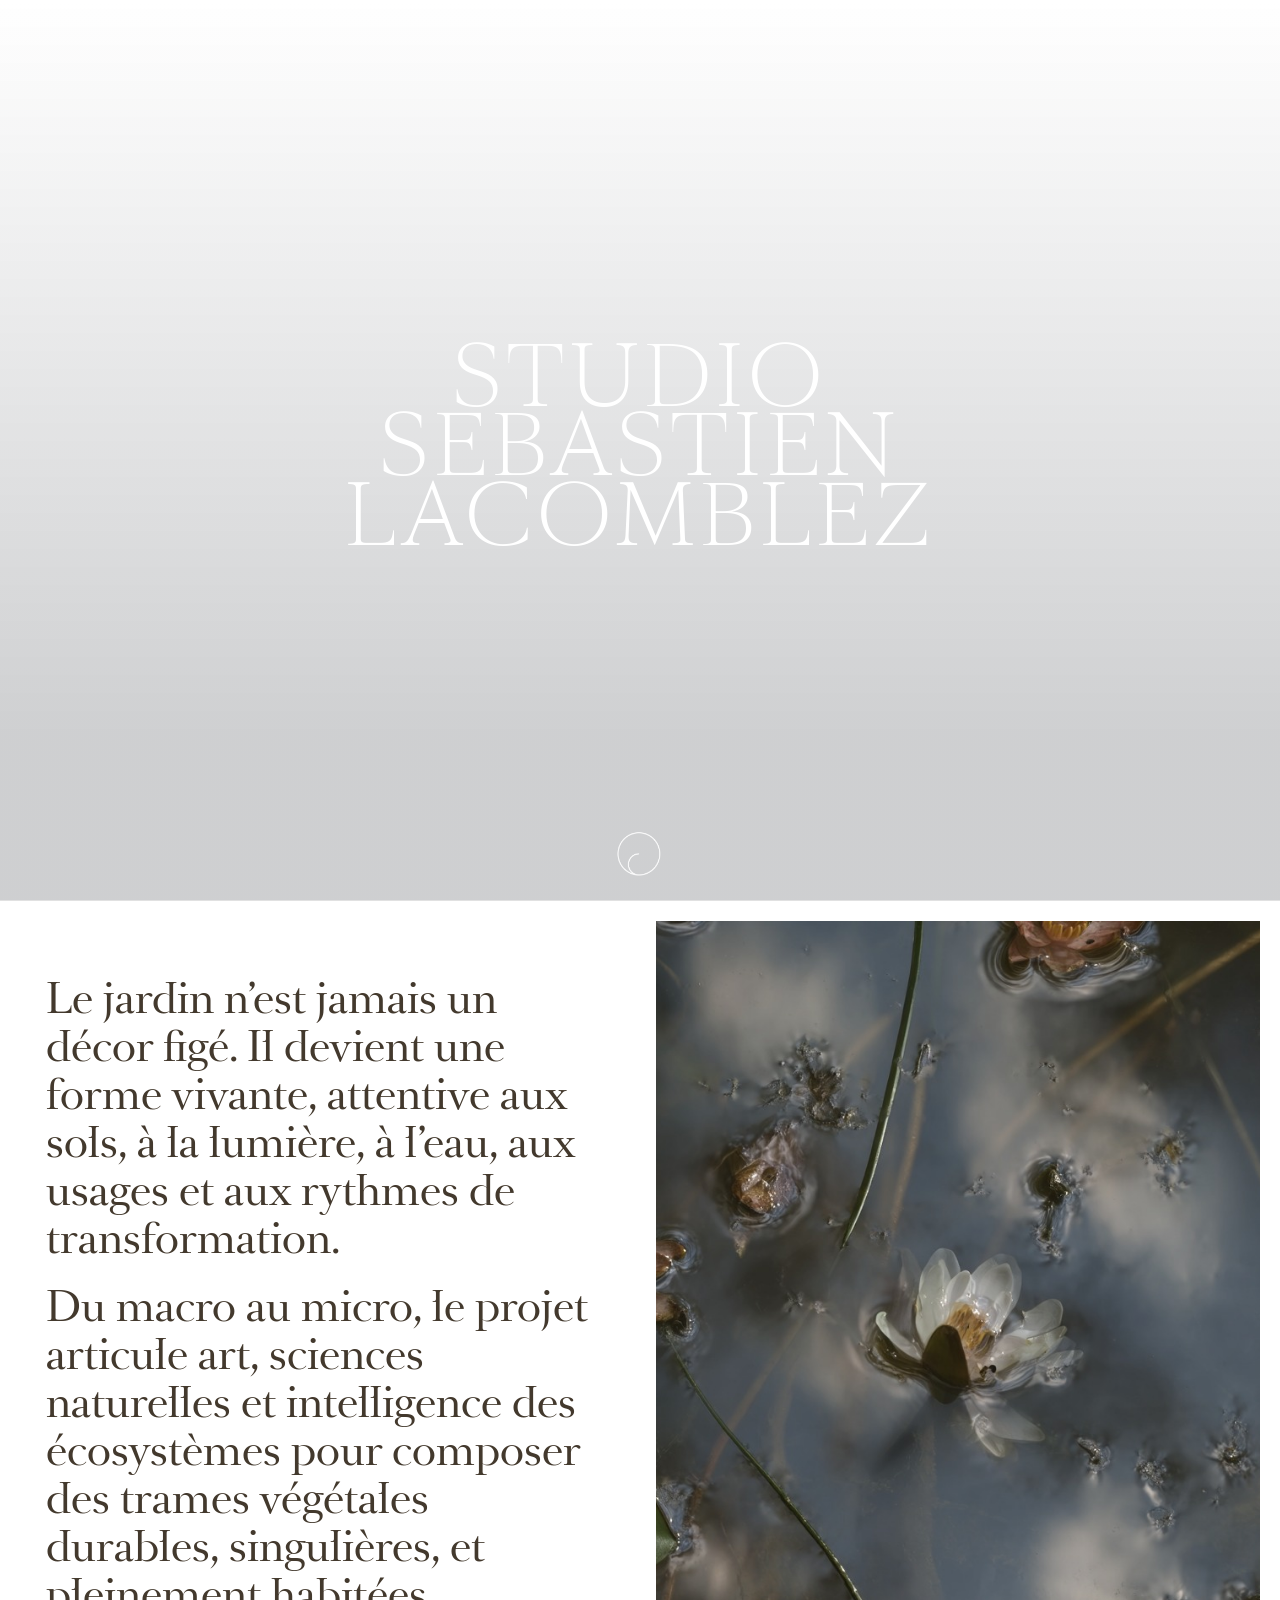
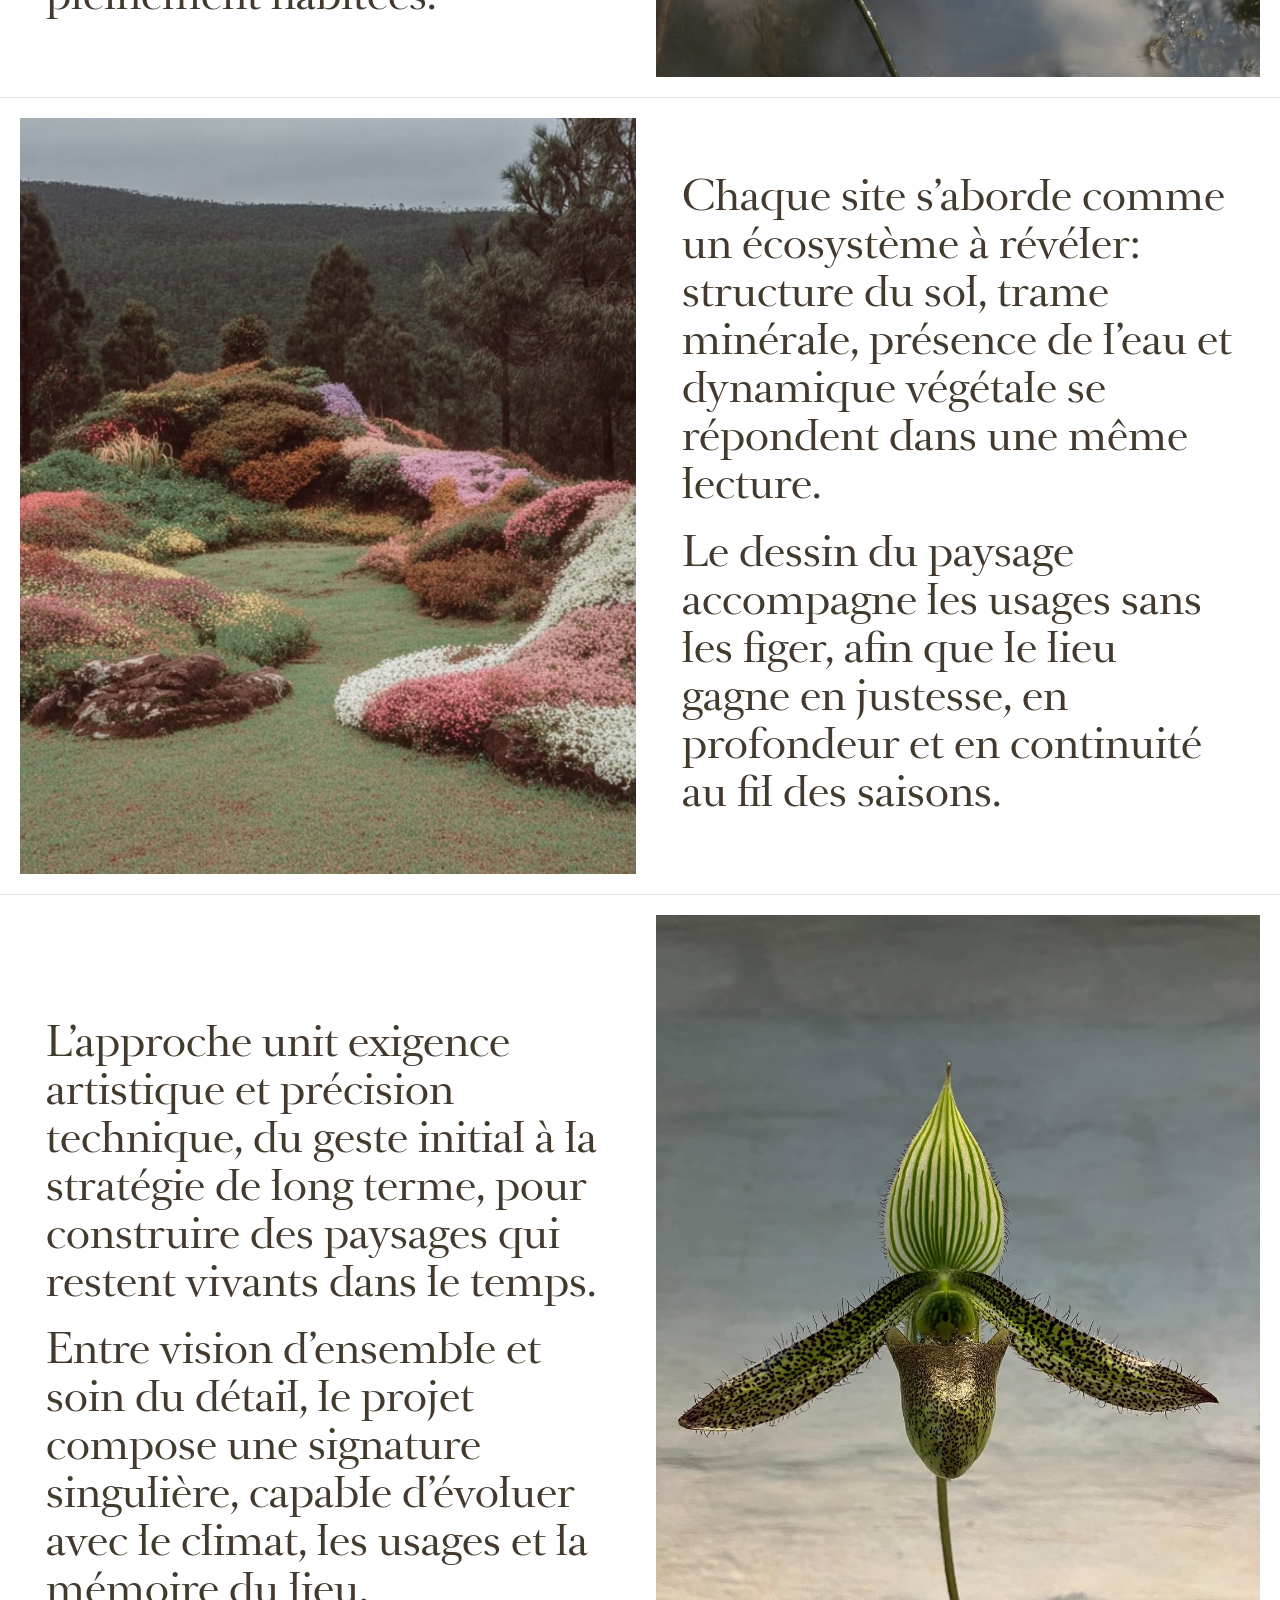
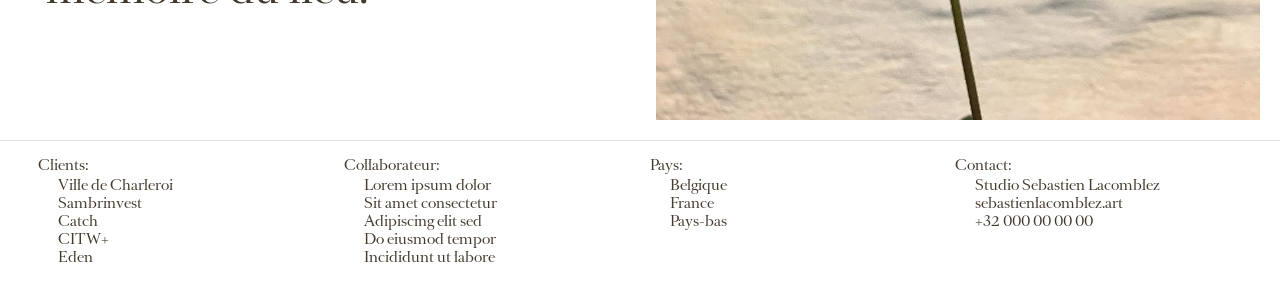
==== index.html @ 698f7fe1 "Add favicon and head icon link" ====
<!doctype html>
<html lang="en">
  <head>
    <meta charset="utf-8" />
    <meta name="viewport" content="width=device-width, initial-scale=1" />
    <title>Studio Sebastien Lacomblez</title>
    <meta
      name="description"
      content="Studio Sebastien Lacomblez — landscape practice between art and ecological intelligence."
    />
    <link rel="icon" type="image/png" href="assets/icons/favicon-sl.png" />
    <link rel="preload" href="assets/fonts/variants/SBOG_SangBleuOGSerif-Light.ttf" as="font" type="font/ttf" crossorigin />
    <link rel="preload" href="assets/fonts/variants/SBOG_SangBleuOGSerif-Regular.ttf" as="font" type="font/ttf" crossorigin />
    <link rel="stylesheet" href="styles.css" />
  </head>
  <body>
    <main>
      <section class="hero-stage" aria-label="Hero stage">
        <section class="hero" aria-label="Hero">
          <video
            class="hero-video"
            autoplay
            muted
            loop
            playsinline
            preload="metadata"
            aria-hidden="true"
          >
            <source src="assets/video/hero-boomerang.mp4" type="video/mp4" />
          </video>
          <div class="hero-overlay" aria-hidden="true"></div>
          <div class="hero-content fade-in">
            <h1 class="hero-title">
              <span>STUDIO</span>
              <span>SEBASTIEN</span>
              <span>LACOMBLEZ</span>
            </h1>
          </div>
          <button class="scroll-cue" type="button" aria-label="Scroll to content">
            <img
              class="scroll-cue__logo"
              src="assets/icons/hero-scroll-logo.png"
              alt=""
              aria-hidden="true"
              width="50"
              height="50"
            />
          </button>

          <aside class="hero-dev-tools" aria-label="Hero developer tools">
            <div class="hero-dev-tools__title">Title Weight</div>
            <div class="hero-dev-tools__row">
              <input
                id="hero-title-weight"
                class="hero-dev-tools__slider"
                type="range"
                min="200"
                max="700"
                step="1"
                value="400"
                aria-label="Hero title weight"
              />
              <output id="hero-title-weight-value" for="hero-title-weight">400</output>
            </div>
            <div class="hero-dev-tools__title">Font Variant</div>
            <div class="hero-dev-tools__row hero-dev-tools__row--font">
              <button id="font-variant-prev" class="hero-dev-tools__btn" type="button" aria-label="Previous font variant">&lt;</button>
              <div id="font-variant-label" class="hero-dev-tools__font-label">Default (SangBleuVersailles)</div>
              <button id="font-variant-next" class="hero-dev-tools__btn" type="button" aria-label="Next font variant">&gt;</button>
              <button id="font-variant-favorite" class="hero-dev-tools__btn hero-dev-tools__btn--star" type="button" aria-label="Toggle favorite">☆</button>
            </div>
            <div id="font-favorites" class="hero-dev-tools__favorites" aria-label="Favorite fonts">
              <span class="hero-dev-tools__favorites-empty">No favorites yet</span>
            </div>
          </aside>
        </section>
        <section class="content-block" id="content">
          <div class="content-grid">
            <div class="content-copy">
              <p>
                Le jardin n’est jamais un décor figé. Il devient une forme vivante, attentive aux sols, à la lumière, à
                l’eau, aux usages et aux rythmes de transformation.
              </p>
              <p>
                Du macro au micro, le projet articule art, sciences naturelles et intelligence des écosystèmes pour
                composer des trames végétales durables, singulières, et pleinement habitées.
              </p>
            </div>
            <figure class="content-media">
              <img
                src="assets/photos/landscape-05.jpg"
                alt="Landscape still"
                loading="lazy"
                width="896"
                height="896"
              />
            </figure>
          </div>
        </section>
      </section>

      <section class="content-block reveal">
        <div class="content-grid">
          <figure class="content-media">
            <img
              src="assets/photos/landscape-11.jpg"
              alt="Garden landscape detail"
              loading="lazy"
              width="816"
              height="816"
            />
          </figure>
          <div class="content-copy">
            <p>
              Chaque site s’aborde comme un écosystème à révéler: structure du sol, trame minérale, présence de l’eau
              et dynamique végétale se répondent dans une même lecture.
            </p>
            <p>
              Le dessin du paysage accompagne les usages sans les figer, afin que le lieu gagne en justesse, en
              profondeur et en continuité au fil des saisons.
            </p>
          </div>
        </div>
      </section>

      <section class="content-block reveal">
        <div class="content-grid">
          <div class="content-copy">
            <p>
              L’approche unit exigence artistique et précision technique, du geste initial à la stratégie de long
              terme, pour construire des paysages qui restent vivants dans le temps.
            </p>
            <p>
              Entre vision d’ensemble et soin du détail, le projet compose une signature singulière, capable
              d’évoluer avec le climat, les usages et la mémoire du lieu.
            </p>
          </div>
          <figure class="content-media">
            <img
              src="assets/photos/portrait-03.jpg"
              alt="Planted composition detail"
              loading="lazy"
              width="1080"
              height="1440"
            />
          </figure>
        </div>
      </section>
    </main>

    <footer class="site-footer reveal">
      <div class="footer-inner">
        <section class="footer-col" aria-label="Clients">
          <h2>Clients:</h2>
          <ul>
            <li>Ville de Charleroi</li>
            <li>Sambrinvest</li>
            <li>Catch</li>
            <li>CITW+</li>
            <li>Eden</li>
          </ul>
        </section>

        <section class="footer-col" aria-label="Collaborateur">
          <h2>Collaborateur:</h2>
          <ul>
            <li>Lorem ipsum dolor</li>
            <li>Sit amet consectetur</li>
            <li>Adipiscing elit sed</li>
            <li>Do eiusmod tempor</li>
            <li>Incididunt ut labore</li>
          </ul>
        </section>

        <section class="footer-col" aria-label="Pays">
          <h2>Pays:</h2>
          <ul>
            <li>Belgique</li>
            <li>France</li>
            <li>Pays-bas</li>
          </ul>
        </section>

        <section class="footer-col" aria-label="Contact">
          <h2>Contact:</h2>
          <ul>
            <li>Studio Sebastien Lacomblez</li>
            <li>sebastienlacomblez.art</li>
            <li>+32 000 00 00 00</li>
          </ul>
        </section>
      </div>
    </footer>

    <button class="dev-corner" type="button" aria-expanded="false" aria-controls="hero-title-weight">dev</button>

    <script src="script.js"></script>
  </body>
</html>
---- styles.css ----
@font-face {
  font-family: "SangBleuOGSerifTitle";
  src: url("assets/fonts/variants/SBOG_SangBleuOGSerif-Light.ttf") format("truetype");
  font-style: normal;
  font-weight: 300;
  font-display: swap;
}

@font-face {
  font-family: "SangBleuOGSerifBody";
  src: url("assets/fonts/variants/SBOG_SangBleuOGSerif-Regular.ttf") format("truetype");
  font-style: normal;
  font-weight: 400;
  font-display: swap;
}

:root {
  --font-main: "SangBleuOGSerifBody", "Times New Roman", serif;
  --font-hero: "SangBleuOGSerifTitle", "Times New Roman", serif;
  --hero-title-weight: 400;
  --caption-weight: 200;
  --caption-size: 40px;
  --caption-line-height: 48px;
  --text-color: rgb(67, 57, 45);
  --caption-color: var(--text-color);
  --page-bg: #ffffff;
  --hero-overlay: rgba(11, 16, 24, 0.2);
  --text-primary: var(--text-color);
  --footer-border: rgba(13, 13, 13, 0.12);
  --container-pad: clamp(1rem, 3vw, 2.6rem);
}

*,
*::before,
*::after {
  box-sizing: border-box;
}

html {
  scroll-behavior: smooth;
}

body {
  margin: 0;
  min-height: 100dvh;
  background: var(--page-bg);
  color: var(--text-primary);
  font-family: var(--font-main);
  text-rendering: optimizeLegibility;
  -webkit-font-smoothing: antialiased;
}

img,
video {
  display: block;
  width: 100%;
  height: auto;
}

.hero {
  position: sticky;
  top: 0;
  min-height: 100dvh;
  height: 100dvh;
  overflow: hidden;
  isolation: isolate;
  will-change: transform;
  z-index: 1;
}

.hero-stage {
  position: relative;
  background: #ffffff;
}

.hero-stage > .content-block {
  position: relative;
  z-index: 2;
  margin-top: 0;
}

.hero-video {
  position: absolute;
  inset: 0;
  width: 100%;
  height: 100%;
  object-fit: cover;
  filter: grayscale(1);
}

.hero-overlay {
  position: absolute;
  inset: 0;
  background: linear-gradient(180deg, rgba(255, 255, 255, 0.04), var(--hero-overlay) 82%);
}

.hero-content {
  position: absolute;
  inset: 0;
  display: grid;
  place-items: center;
  padding: 1.4rem;
  text-align: center;
}

.hero-title {
  margin: 0;
  font-family: var(--font-hero);
  color: #ffffff;
  font-size: 78.54px;
  font-weight: var(--hero-title-weight);
  letter-spacing: 0.07em;
  text-transform: uppercase;
  line-height: 0.88;
}

.hero-title span {
  display: block;
  white-space: nowrap;
}

.hero-dev-tools {
  position: absolute;
  right: 0.9rem;
  bottom: 0.9rem;
  z-index: 4;
  width: min(310px, calc(100% - 1.8rem));
  padding: 0.5rem 0.65rem 0.55rem;
  color: #f8f6f2;
  background: rgba(17, 17, 17, 0.62);
  border: 1px solid rgba(255, 255, 255, 0.32);
  border-radius: 5px;
  backdrop-filter: blur(5px);
  -webkit-backdrop-filter: blur(5px);
  opacity: 0;
  pointer-events: none;
  transform: translateY(8px);
  transition: opacity 220ms ease, transform 220ms ease;
}

body.dev-open .hero-dev-tools {
  opacity: 1;
  pointer-events: auto;
  transform: translateY(0);
}

.hero-dev-tools__title {
  margin-bottom: 0.3rem;
  font-size: 11px;
  line-height: 1.2;
  letter-spacing: 0.06em;
  text-transform: uppercase;
  opacity: 0.95;
}

.hero-dev-tools__row {
  display: grid;
  grid-template-columns: 1fr auto;
  align-items: center;
  gap: 0.55rem;
  margin-bottom: 0.45rem;
}

.hero-dev-tools__slider {
  width: 100%;
}

.hero-dev-tools output {
  min-width: 2.5rem;
  text-align: right;
  font-size: 12px;
  line-height: 1.1;
}

.hero-dev-tools__row--full {
  grid-template-columns: 1fr;
  margin-bottom: 0;
}

.hero-dev-tools__row--font {
  grid-template-columns: auto 1fr auto auto;
  gap: 0.4rem;
  margin-bottom: 0.45rem;
}

.hero-dev-tools__btn {
  min-width: 1.85rem;
  height: 1.85rem;
  border: 1px solid rgba(255, 255, 255, 0.4);
  border-radius: 4px;
  background: rgba(255, 255, 255, 0.1);
  color: #ffffff;
  font-family: var(--font-main);
  font-size: 13px;
  line-height: 1;
  cursor: pointer;
}

.hero-dev-tools__btn--star {
  font-size: 15px;
}

.hero-dev-tools__font-label {
  min-height: 1.85rem;
  border: 1px solid rgba(255, 255, 255, 0.28);
  border-radius: 4px;
  padding: 0.35rem 0.42rem;
  background: rgba(255, 255, 255, 0.08);
  color: #ffffff;
  font-size: 11px;
  line-height: 1.2;
  white-space: nowrap;
  overflow: hidden;
  text-overflow: ellipsis;
}

.hero-dev-tools__favorites {
  display: flex;
  flex-wrap: wrap;
  gap: 0.35rem;
}

.hero-dev-tools__favorite-chip {
  border: 1px solid rgba(255, 255, 255, 0.36);
  border-radius: 999px;
  padding: 0.16rem 0.52rem;
  background: rgba(255, 255, 255, 0.1);
  color: #ffffff;
  font-family: var(--font-main);
  font-size: 10px;
  line-height: 1.2;
  cursor: pointer;
}

.hero-dev-tools__favorites-empty {
  color: rgba(255, 255, 255, 0.72);
  font-size: 10px;
  line-height: 1.2;
}

.dev-corner {
  display: none;
  position: fixed;
  right: 2px;
  bottom: 1px;
  z-index: 9999;
  margin: 0;
  padding: 0 2px;
  border: 0;
  background: transparent;
  color: rgb(67, 57, 45);
  font-family: var(--font-main);
  font-size: 14px;
  line-height: 1;
  font-weight: 400;
  cursor: pointer;
  text-transform: lowercase;
  user-select: none;
  opacity: 0.88;
}

.dev-corner:hover,
.dev-corner:focus-visible {
  opacity: 1;
}

.scroll-cue {
  position: absolute;
  left: 50%;
  bottom: 1.25rem;
  z-index: 3;
  width: 50px;
  height: 50px;
  margin-left: -25px;
  padding: 0;
  border: 0;
  background: transparent;
  cursor: pointer;
  opacity: 0.88;
  transition: opacity 240ms ease;
}

.scroll-cue__logo {
  width: 50px;
  height: 50px;
  object-fit: contain;
}

.scroll-cue:hover,
.scroll-cue:focus-visible {
  opacity: 1;
}

.content-block {
  background: #fff;
  border-top: 1px solid var(--footer-border);
  padding: clamp(0.9rem, 2vw, 1.25rem);
}

.content-grid {
  display: grid;
  grid-template-columns: minmax(0, 1fr) minmax(0, 0.98fr);
  align-items: stretch;
  gap: clamp(0.9rem, 1.6vw, 1.3rem);
  max-width: 1600px;
  margin: 0 auto;
}

.content-copy {
  display: flex;
  flex-direction: column;
  justify-content: center;
  gap: 1.2em;
  padding: clamp(1rem, 2vw, 1.8rem);
  min-height: min(84vh, 980px);
}

.content-copy p {
  margin: 0;
  max-width: 26ch;
  font-weight: var(--caption-weight);
  font-size: var(--caption-size);
  line-height: var(--caption-line-height);
  color: var(--caption-color);
  letter-spacing: 0;
}

.content-media {
  margin: 0;
  min-height: min(84vh, 980px);
}

.content-media img {
  width: 100%;
  height: 100%;
  object-fit: cover;
  object-position: center;
}

.site-footer {
  background: #fff;
  border-top: 1px solid var(--footer-border);
}

.footer-inner {
  max-width: 1600px;
  margin: 0 auto;
  padding: 1rem var(--container-pad) 1.5rem;
  display: grid;
  grid-template-columns: repeat(4, minmax(0, 1fr));
  gap: 1.2rem;
}

.footer-col h2,
.footer-col li {
  margin: 0;
  font-size: 14.4px;
  line-height: 18px;
  font-weight: 400;
  font-style: normal;
  color: var(--text-color);
}

.footer-col h2 {
  margin-bottom: 2px;
}

.footer-col ul {
  margin: 0;
  padding: 0 0 0 1.25rem;
  list-style: none;
}

.footer-col li {
  white-space: nowrap;
}

.fade-in {
  opacity: 0;
  animation: hero-fade 900ms cubic-bezier(0.2, 0.65, 0.2, 1) 220ms forwards;
}

@keyframes hero-fade {
  from {
    opacity: 0;
    transform: translateY(8px);
  }
  to {
    opacity: 1;
    transform: translateY(0);
  }
}

.reveal {
  opacity: 0;
  transform: translateY(18px);
  transition: opacity 700ms cubic-bezier(0.2, 0.65, 0.2, 1),
    transform 700ms cubic-bezier(0.2, 0.65, 0.2, 1);
}

.reveal.visible {
  opacity: 1;
  transform: translateY(0);
}

@media (max-width: 1120px) {
  :root {
    --caption-size: 34px;
    --caption-line-height: 42px;
  }

  .content-grid {
    grid-template-columns: 1fr;
  }

  .content-copy,
  .content-media {
    min-height: auto;
  }

  .content-copy p {
    max-width: 30ch;
  }
}

@media (max-width: 760px) {
  :root {
    --caption-size: 28px;
    --caption-line-height: 34px;
  }

  .hero-title {
    font-size: 78.54px;
    line-height: 0.92;
  }

  .hero-stage {
    height: auto;
  }

  .hero-dev-tools {
    right: 0.65rem;
    bottom: 0.7rem;
    width: min(280px, calc(100% - 1.3rem));
  }

  .content-block {
    padding: 0.65rem;
  }

  .content-copy {
    padding: 0.95rem 0.95rem 1.5rem;
  }

  .content-copy p {
    max-width: 100%;
  }

  .footer-inner {
    grid-template-columns: repeat(2, minmax(0, 1fr));
    gap: 1rem 1.25rem;
  }
}

@media (max-width: 560px) {
  .footer-inner {
    grid-template-columns: 1fr;
  }

  .footer-col li {
    white-space: normal;
  }
}

@media (prefers-reduced-motion: reduce) {
  html {
    scroll-behavior: auto;
  }

  .fade-in,
  .reveal {
    animation: none;
    transition: none;
    transform: none;
    opacity: 1;
  }

}
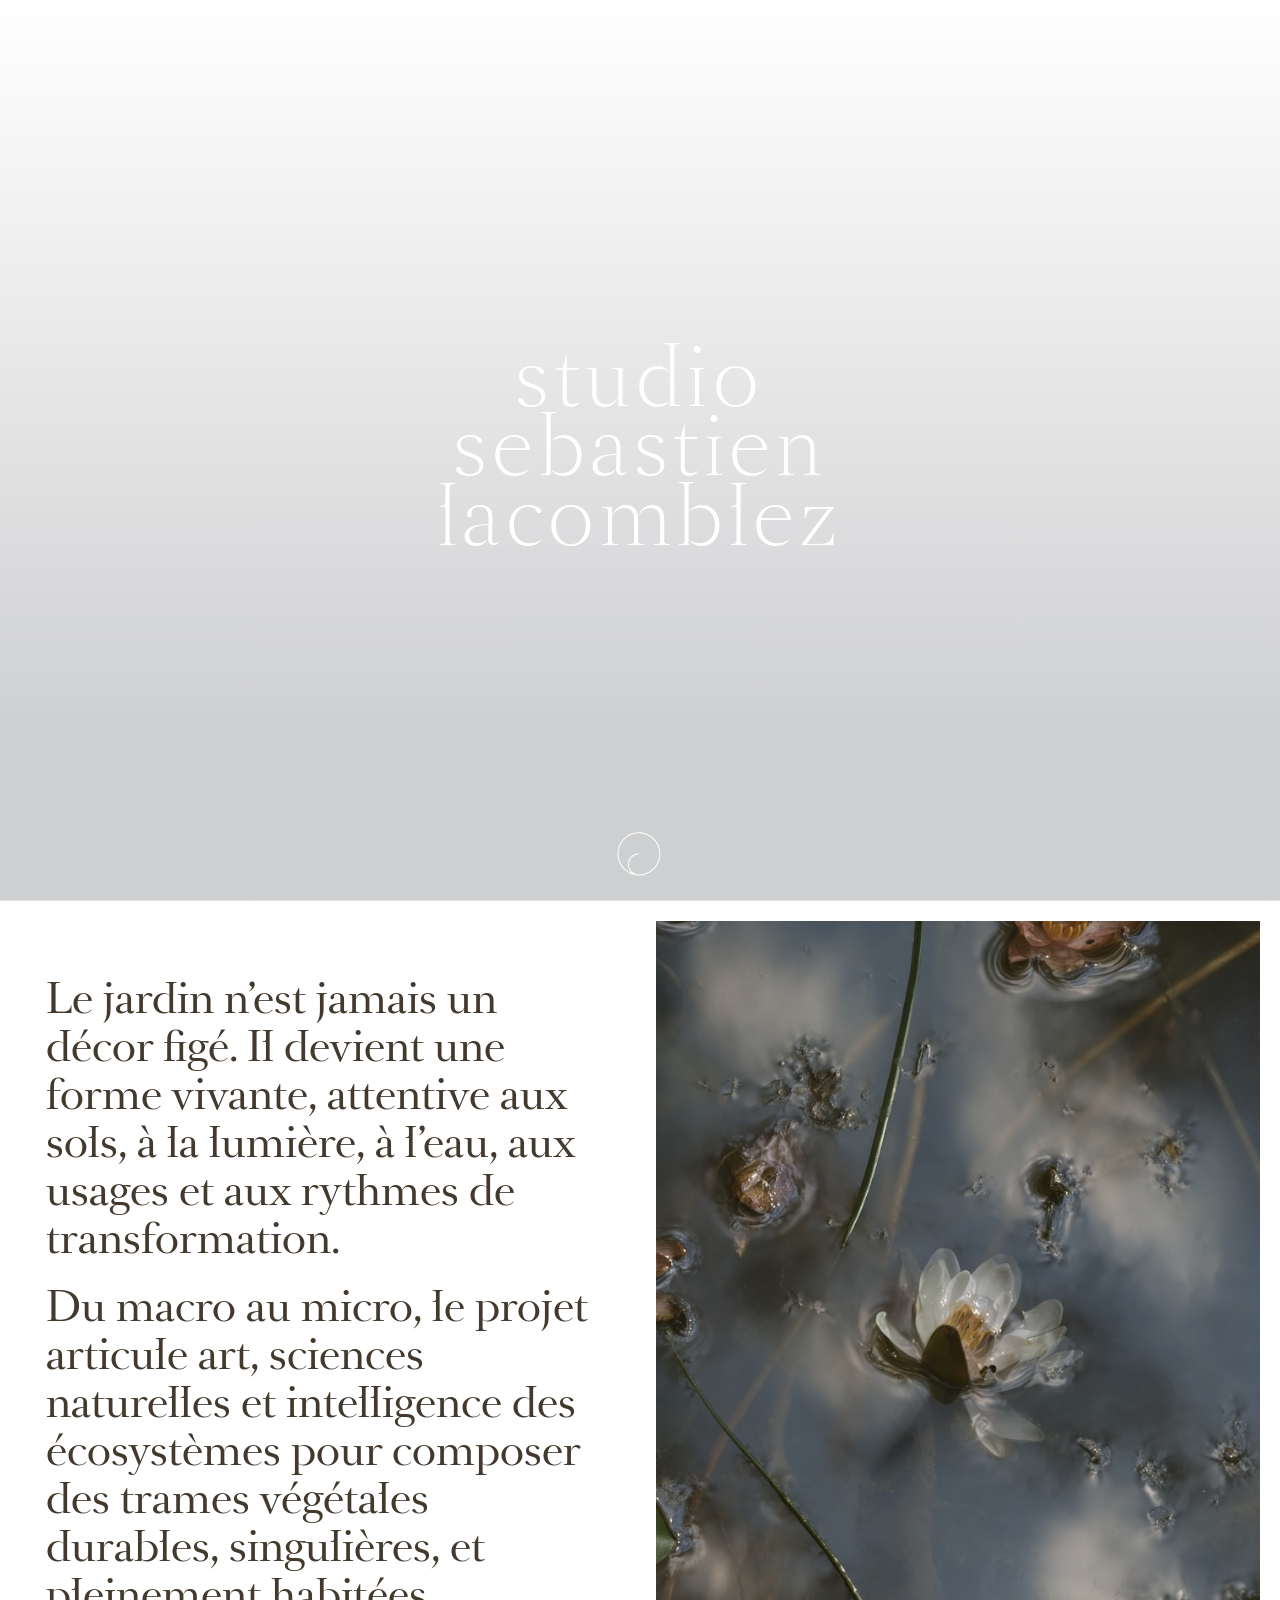
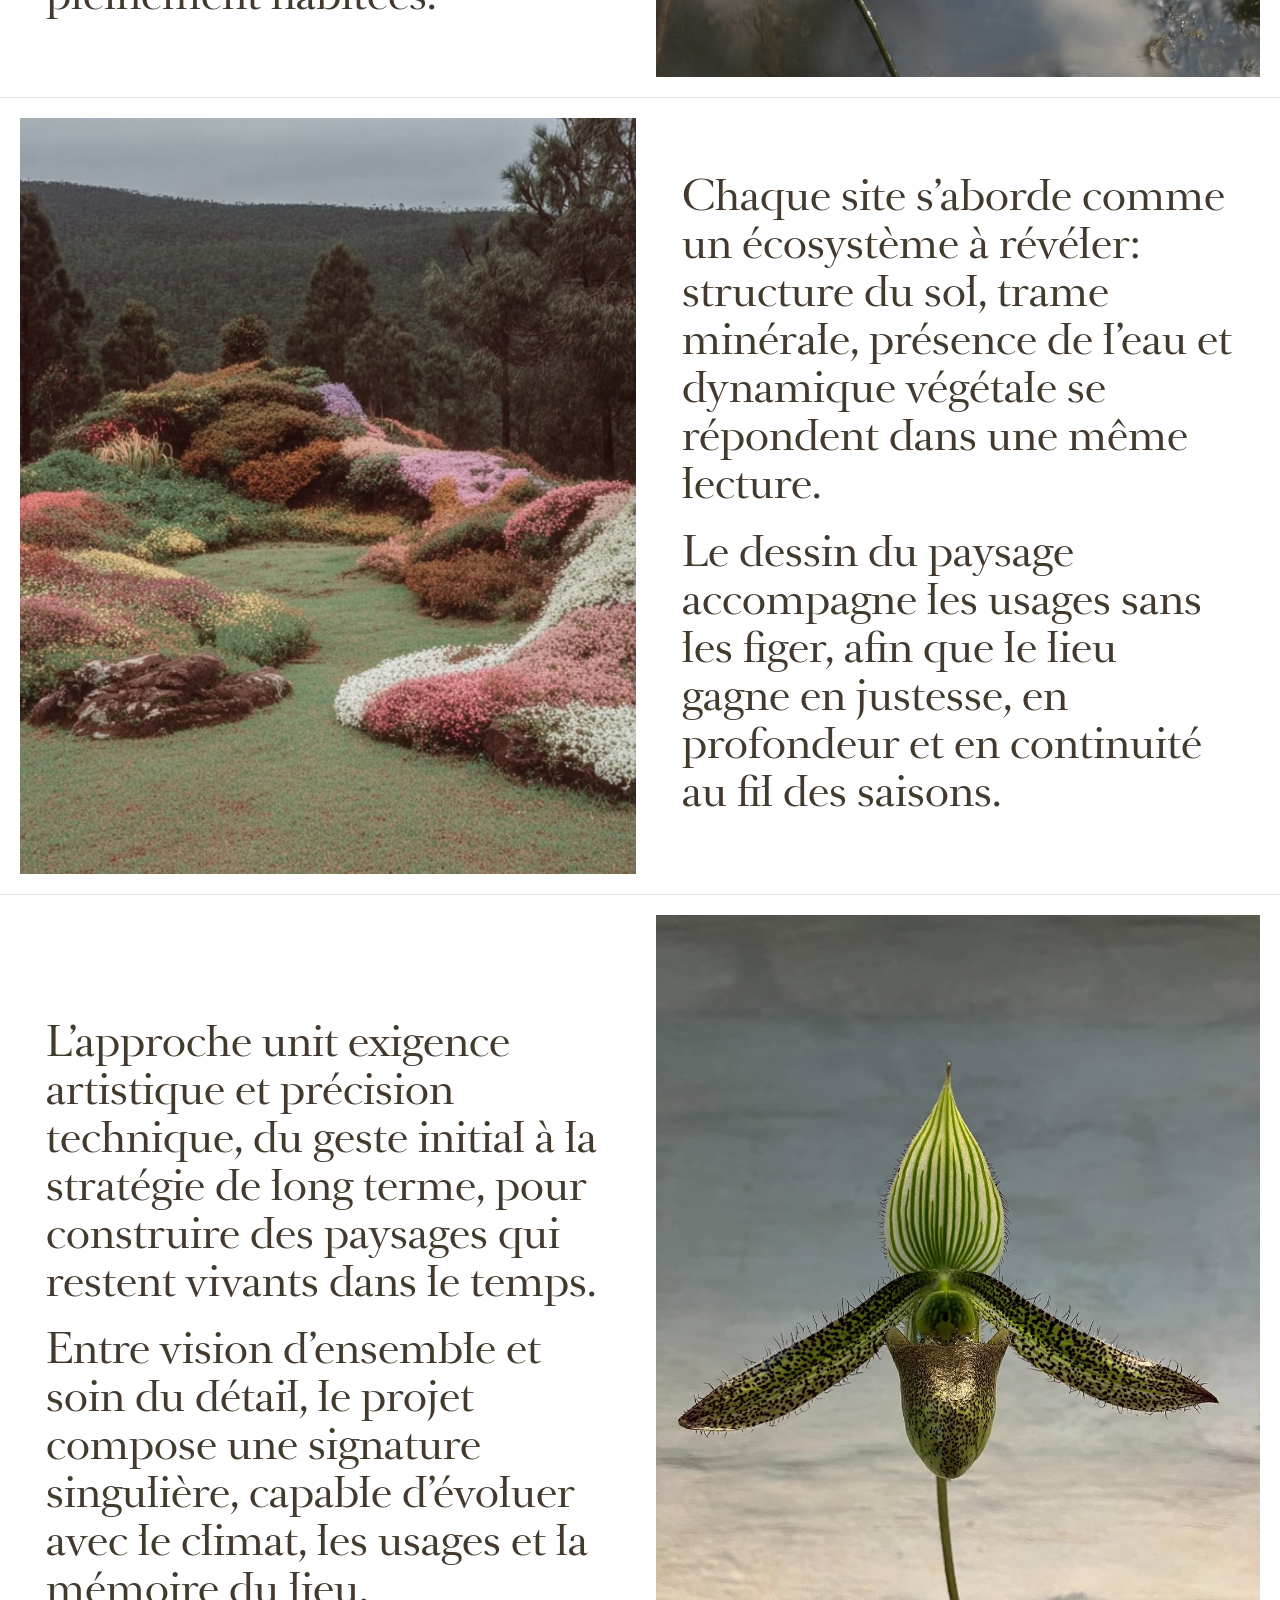
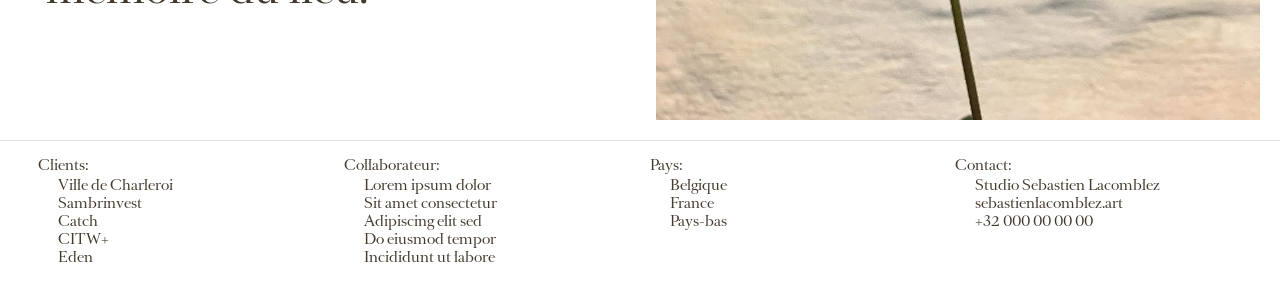
==== commit 3d7ad6a1: "Use lowercase hero title text" ====
--- a/index.html
+++ b/index.html
@@ -3,6 +3,7 @@
   <head>
     <meta charset="utf-8" />
     <meta name="viewport" content="width=device-width, initial-scale=1" />
+    <meta name="format-detection" content="telephone=no" />
     <title>Studio Sebastien Lacomblez</title>
     <meta
       name="description"
@@ -23,6 +24,7 @@
             muted
             loop
             playsinline
+            webkit-playsinline
             preload="metadata"
             aria-hidden="true"
           >
@@ -31,9 +33,9 @@
           <div class="hero-overlay" aria-hidden="true"></div>
           <div class="hero-content fade-in">
             <h1 class="hero-title">
-              <span>STUDIO</span>
-              <span>SEBASTIEN</span>
-              <span>LACOMBLEZ</span>
+              <span>studio</span>
+              <span>sebastien</span>
+              <span>lacomblez</span>
             </h1>
           </div>
           <button class="scroll-cue" type="button" aria-label="Scroll to content">
--- a/styles.css
+++ b/styles.css
@@ -110,7 +110,6 @@
   font-size: 78.54px;
   font-weight: var(--hero-title-weight);
   letter-spacing: 0.07em;
-  text-transform: uppercase;
   line-height: 0.88;
 }
 
@@ -375,6 +374,14 @@
   white-space: nowrap;
 }
 
+.footer-col a[href^="tel"],
+.footer-col a[x-apple-data-detectors],
+.footer-col .x-apple-data-detectors {
+  color: inherit !important;
+  text-decoration: none !important;
+  font: inherit !important;
+}
+
 .fade-in {
   opacity: 0;
   animation: hero-fade 900ms cubic-bezier(0.2, 0.65, 0.2, 1) 220ms forwards;
@@ -411,6 +418,14 @@
 
   .content-grid {
     grid-template-columns: 1fr;
+  }
+
+  .content-grid > .content-copy {
+    order: 1;
+  }
+
+  .content-grid > .content-media {
+    order: 2;
   }
 
   .content-copy,
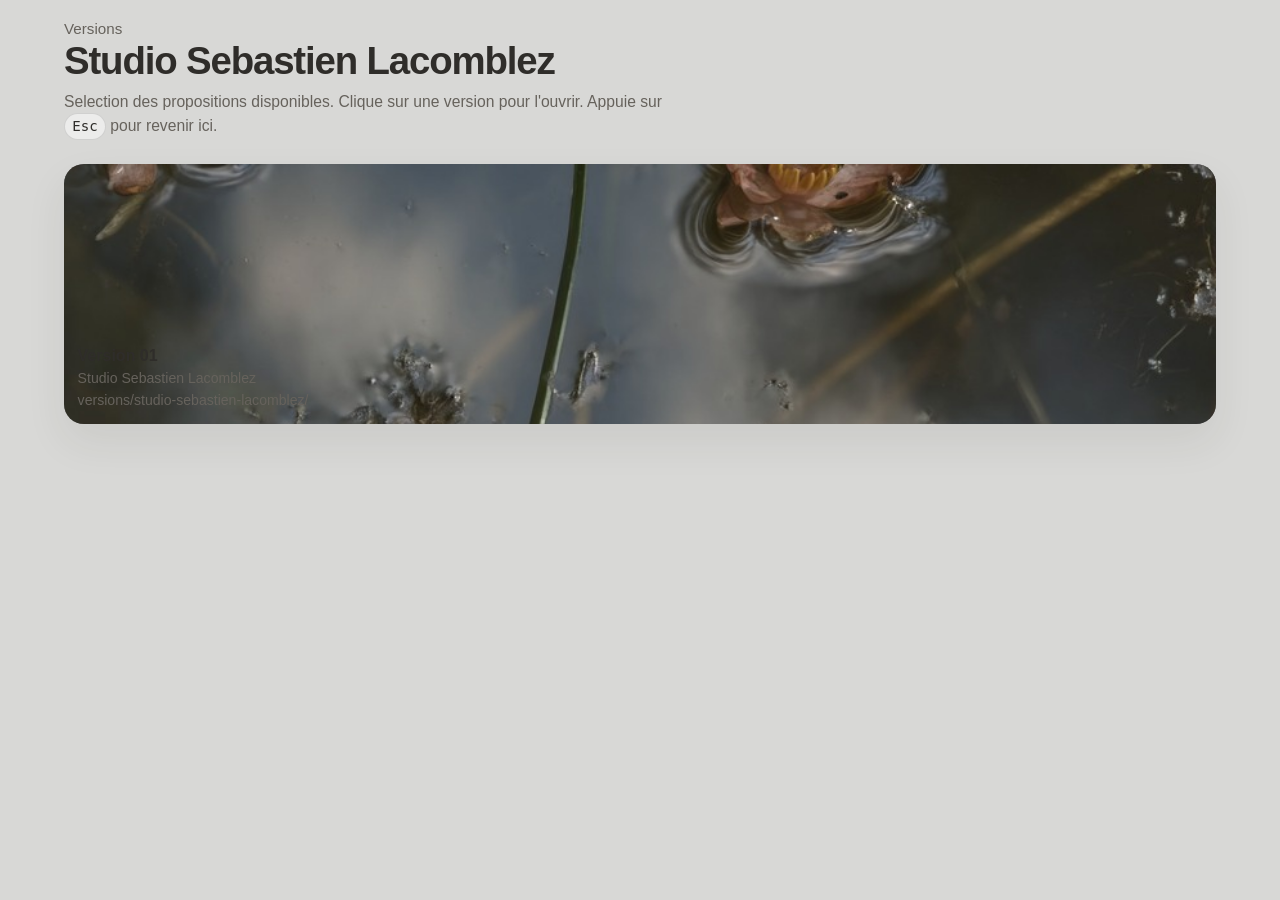
==== commit 47e465b0: "Add version selector hub for site proposals" ====
--- a/index.html
+++ b/index.html
@@ -1,201 +1,70 @@
 <!doctype html>
-<html lang="en">
+<html lang="fr">
   <head>
     <meta charset="utf-8" />
     <meta name="viewport" content="width=device-width, initial-scale=1" />
-    <meta name="format-detection" content="telephone=no" />
-    <title>Studio Sebastien Lacomblez</title>
+    <title>Studio Sebastien Lacomblez - Versions</title>
     <meta
       name="description"
-      content="Studio Sebastien Lacomblez — landscape practice between art and ecological intelligence."
+      content="Selection des differentes versions du site Studio Sebastien Lacomblez."
     />
     <link rel="icon" type="image/png" href="assets/icons/favicon-sl.png" />
-    <link rel="preload" href="assets/fonts/variants/SBOG_SangBleuOGSerif-Light.ttf" as="font" type="font/ttf" crossorigin />
-    <link rel="preload" href="assets/fonts/variants/SBOG_SangBleuOGSerif-Regular.ttf" as="font" type="font/ttf" crossorigin />
-    <link rel="stylesheet" href="styles.css" />
+    <link rel="stylesheet" href="hub.css" />
   </head>
-  <body>
-    <main>
-      <section class="hero-stage" aria-label="Hero stage">
-        <section class="hero" aria-label="Hero">
-          <video
-            class="hero-video"
-            autoplay
-            muted
-            loop
-            playsinline
-            webkit-playsinline
-            preload="metadata"
-            aria-hidden="true"
-          >
-            <source src="assets/video/hero-boomerang.mp4" type="video/mp4" />
-          </video>
-          <div class="hero-overlay" aria-hidden="true"></div>
-          <div class="hero-content fade-in">
-            <h1 class="hero-title">
-              <span>studio</span>
-              <span>sebastien</span>
-              <span>lacomblez</span>
-            </h1>
-          </div>
-          <button class="scroll-cue" type="button" aria-label="Scroll to content">
+  <body class="hub-page">
+    <main class="hub-shell">
+      <header class="hub-header">
+        <p class="hub-kicker">Versions</p>
+        <h1 class="hub-title">Studio Sebastien Lacomblez</h1>
+        <p class="hub-intro">
+          Selection des propositions disponibles. Clique sur une version pour l'ouvrir. Appuie sur
+          <kbd>Esc</kbd> pour revenir ici.
+        </p>
+      </header>
+
+      <section class="hub-grid" aria-label="Versions du site">
+        <button
+          class="site-card"
+          type="button"
+          data-site-id="studio-sebastien-lacomblez"
+          data-site-url="versions/studio-sebastien-lacomblez/"
+          aria-label="Ouvrir la version Studio Sebastien Lacomblez"
+        >
+          <span class="site-card__media">
             <img
-              class="scroll-cue__logo"
-              src="assets/icons/hero-scroll-logo.png"
+              src="assets/photos/landscape-05.jpg"
               alt=""
-              aria-hidden="true"
-              width="50"
-              height="50"
+              width="896"
+              height="896"
+              loading="eager"
             />
-          </button>
-
-          <aside class="hero-dev-tools" aria-label="Hero developer tools">
-            <div class="hero-dev-tools__title">Title Weight</div>
-            <div class="hero-dev-tools__row">
-              <input
-                id="hero-title-weight"
-                class="hero-dev-tools__slider"
-                type="range"
-                min="200"
-                max="700"
-                step="1"
-                value="400"
-                aria-label="Hero title weight"
-              />
-              <output id="hero-title-weight-value" for="hero-title-weight">400</output>
-            </div>
-            <div class="hero-dev-tools__title">Font Variant</div>
-            <div class="hero-dev-tools__row hero-dev-tools__row--font">
-              <button id="font-variant-prev" class="hero-dev-tools__btn" type="button" aria-label="Previous font variant">&lt;</button>
-              <div id="font-variant-label" class="hero-dev-tools__font-label">Default (SangBleuVersailles)</div>
-              <button id="font-variant-next" class="hero-dev-tools__btn" type="button" aria-label="Next font variant">&gt;</button>
-              <button id="font-variant-favorite" class="hero-dev-tools__btn hero-dev-tools__btn--star" type="button" aria-label="Toggle favorite">☆</button>
-            </div>
-            <div id="font-favorites" class="hero-dev-tools__favorites" aria-label="Favorite fonts">
-              <span class="hero-dev-tools__favorites-empty">No favorites yet</span>
-            </div>
-          </aside>
-        </section>
-        <section class="content-block" id="content">
-          <div class="content-grid">
-            <div class="content-copy">
-              <p>
-                Le jardin n’est jamais un décor figé. Il devient une forme vivante, attentive aux sols, à la lumière, à
-                l’eau, aux usages et aux rythmes de transformation.
-              </p>
-              <p>
-                Du macro au micro, le projet articule art, sciences naturelles et intelligence des écosystèmes pour
-                composer des trames végétales durables, singulières, et pleinement habitées.
-              </p>
-            </div>
-            <figure class="content-media">
-              <img
-                src="assets/photos/landscape-05.jpg"
-                alt="Landscape still"
-                loading="lazy"
-                width="896"
-                height="896"
-              />
-            </figure>
-          </div>
-        </section>
-      </section>
-
-      <section class="content-block reveal">
-        <div class="content-grid">
-          <figure class="content-media">
-            <img
-              src="assets/photos/landscape-11.jpg"
-              alt="Garden landscape detail"
-              loading="lazy"
-              width="816"
-              height="816"
-            />
-          </figure>
-          <div class="content-copy">
-            <p>
-              Chaque site s’aborde comme un écosystème à révéler: structure du sol, trame minérale, présence de l’eau
-              et dynamique végétale se répondent dans une même lecture.
-            </p>
-            <p>
-              Le dessin du paysage accompagne les usages sans les figer, afin que le lieu gagne en justesse, en
-              profondeur et en continuité au fil des saisons.
-            </p>
-          </div>
-        </div>
-      </section>
-
-      <section class="content-block reveal">
-        <div class="content-grid">
-          <div class="content-copy">
-            <p>
-              L’approche unit exigence artistique et précision technique, du geste initial à la stratégie de long
-              terme, pour construire des paysages qui restent vivants dans le temps.
-            </p>
-            <p>
-              Entre vision d’ensemble et soin du détail, le projet compose une signature singulière, capable
-              d’évoluer avec le climat, les usages et la mémoire du lieu.
-            </p>
-          </div>
-          <figure class="content-media">
-            <img
-              src="assets/photos/portrait-03.jpg"
-              alt="Planted composition detail"
-              loading="lazy"
-              width="1080"
-              height="1440"
-            />
-          </figure>
-        </div>
+          </span>
+          <span class="site-card__body">
+            <span class="site-card__title">Version 01</span>
+            <span class="site-card__meta">Studio Sebastien Lacomblez</span>
+            <span class="site-card__url">versions/studio-sebastien-lacomblez/</span>
+          </span>
+        </button>
       </section>
     </main>
 
-    <footer class="site-footer reveal">
-      <div class="footer-inner">
-        <section class="footer-col" aria-label="Clients">
-          <h2>Clients:</h2>
-          <ul>
-            <li>Ville de Charleroi</li>
-            <li>Sambrinvest</li>
-            <li>Catch</li>
-            <li>CITW+</li>
-            <li>Eden</li>
-          </ul>
-        </section>
+    <section class="site-viewer" aria-hidden="true" hidden>
+      <div class="site-viewer__bar">
+        <div class="site-viewer__meta">
+          <p class="site-viewer__label">Version ouverte</p>
+          <p class="site-viewer__name" data-viewer-name>Version 01</p>
+        </div>
+        <button class="site-viewer__close" type="button" aria-label="Fermer la version">
+          Retour
+        </button>
+      </div>
+      <iframe
+        class="site-viewer__frame"
+        title="Apercu de la version du site"
+        loading="eager"
+      ></iframe>
+    </section>
 
-        <section class="footer-col" aria-label="Collaborateur">
-          <h2>Collaborateur:</h2>
-          <ul>
-            <li>Lorem ipsum dolor</li>
-            <li>Sit amet consectetur</li>
-            <li>Adipiscing elit sed</li>
-            <li>Do eiusmod tempor</li>
-            <li>Incididunt ut labore</li>
-          </ul>
-        </section>
-
-        <section class="footer-col" aria-label="Pays">
-          <h2>Pays:</h2>
-          <ul>
-            <li>Belgique</li>
-            <li>France</li>
-            <li>Pays-bas</li>
-          </ul>
-        </section>
-
-        <section class="footer-col" aria-label="Contact">
-          <h2>Contact:</h2>
-          <ul>
-            <li>Studio Sebastien Lacomblez</li>
-            <li>sebastienlacomblez.art</li>
-            <li>+32 000 00 00 00</li>
-          </ul>
-        </section>
-      </div>
-    </footer>
-
-    <button class="dev-corner" type="button" aria-expanded="false" aria-controls="hero-title-weight">dev</button>
-
-    <script src="script.js"></script>
+    <script src="hub.js"></script>
   </body>
 </html>
--- a/hub.css
+++ b/hub.css
@@ -0,0 +1,221 @@
+:root {
+  --hub-bg: #d8d8d6;
+  --hub-panel: #ececeb;
+  --hub-card: #bdbcb8;
+  --hub-card-dark: #8f8d93;
+  --hub-text: #2f2d2a;
+  --hub-text-soft: #66625c;
+  --hub-border: rgba(47, 45, 42, 0.12);
+  --hub-shadow: 0 18px 40px rgba(51, 48, 43, 0.08);
+}
+
+*,
+*::before,
+*::after {
+  box-sizing: border-box;
+}
+
+html,
+body {
+  margin: 0;
+  min-height: 100%;
+}
+
+body.hub-page {
+  min-height: 100vh;
+  background: var(--hub-bg);
+  color: var(--hub-text);
+  font-family: "Helvetica Neue", Arial, sans-serif;
+}
+
+body.viewer-open {
+  overflow: hidden;
+}
+
+button,
+input,
+iframe {
+  font: inherit;
+}
+
+.hub-shell {
+  padding: 1.25rem 1.25rem 2rem;
+}
+
+.hub-header {
+  max-width: 72rem;
+  margin: 0 auto 1.5rem;
+}
+
+.hub-kicker {
+  margin: 0 0 0.2rem;
+  font-size: 0.95rem;
+  line-height: 1.2;
+  color: var(--hub-text-soft);
+}
+
+.hub-title {
+  margin: 0;
+  font-size: clamp(1.7rem, 3vw, 2.4rem);
+  line-height: 1.05;
+  font-weight: 700;
+  letter-spacing: -0.03em;
+}
+
+.hub-intro {
+  max-width: 38rem;
+  margin: 0.55rem 0 0;
+  font-size: 0.98rem;
+  line-height: 1.45;
+  color: var(--hub-text-soft);
+}
+
+kbd {
+  display: inline-block;
+  min-width: 2.1em;
+  padding: 0.12rem 0.45rem;
+  border: 1px solid rgba(47, 45, 42, 0.14);
+  border-radius: 999px;
+  background: rgba(255, 255, 255, 0.5);
+  color: var(--hub-text);
+  font-size: 0.9em;
+  text-align: center;
+}
+
+.hub-grid {
+  display: grid;
+  grid-template-columns: repeat(auto-fit, minmax(220px, 1fr));
+  gap: 0.7rem;
+  max-width: 72rem;
+  margin: 0 auto;
+}
+
+.site-card {
+  display: grid;
+  grid-template-rows: minmax(142px, 170px) auto;
+  padding: 0;
+  border: 0;
+  border-radius: 1.25rem;
+  overflow: hidden;
+  background: var(--hub-card);
+  color: inherit;
+  text-align: left;
+  cursor: pointer;
+  box-shadow: var(--hub-shadow);
+  transition: transform 180ms ease, box-shadow 180ms ease, filter 180ms ease;
+}
+
+.site-card:hover,
+.site-card:focus-visible {
+  transform: translateY(-2px);
+  box-shadow: 0 22px 44px rgba(51, 48, 43, 0.12);
+  filter: saturate(1.02);
+}
+
+.site-card__media {
+  display: block;
+  background: var(--hub-card-dark);
+}
+
+.site-card__media img {
+  display: block;
+  width: 100%;
+  height: 100%;
+  object-fit: cover;
+}
+
+.site-card__body {
+  display: grid;
+  gap: 0.22rem;
+  padding: 0.8rem 0.85rem 0.9rem;
+}
+
+.site-card__title {
+  font-size: 1rem;
+  line-height: 1.2;
+  font-weight: 700;
+}
+
+.site-card__meta,
+.site-card__url {
+  font-size: 0.88rem;
+  line-height: 1.3;
+  color: var(--hub-text-soft);
+}
+
+.site-viewer[hidden] {
+  display: none;
+}
+
+.site-viewer {
+  position: fixed;
+  inset: 0;
+  z-index: 100;
+  display: grid;
+  grid-template-rows: auto 1fr;
+  background: rgba(216, 216, 214, 0.96);
+  backdrop-filter: blur(10px);
+}
+
+.site-viewer__bar {
+  display: flex;
+  align-items: center;
+  justify-content: space-between;
+  gap: 1rem;
+  padding: 0.85rem 1rem;
+  border-bottom: 1px solid var(--hub-border);
+  background: rgba(236, 236, 235, 0.92);
+}
+
+.site-viewer__label,
+.site-viewer__name {
+  margin: 0;
+}
+
+.site-viewer__label {
+  font-size: 0.78rem;
+  line-height: 1.2;
+  color: var(--hub-text-soft);
+  text-transform: uppercase;
+  letter-spacing: 0.08em;
+}
+
+.site-viewer__name {
+  font-size: 0.95rem;
+  line-height: 1.25;
+  font-weight: 700;
+}
+
+.site-viewer__close {
+  padding: 0.45rem 0.9rem;
+  border: 1px solid var(--hub-border);
+  border-radius: 999px;
+  background: rgba(255, 255, 255, 0.55);
+  color: var(--hub-text);
+  cursor: pointer;
+}
+
+.site-viewer__frame {
+  width: 100%;
+  height: 100%;
+  border: 0;
+  background: #ffffff;
+}
+
+@media (max-width: 720px) {
+  .hub-shell {
+    padding: 1rem 1rem 1.5rem;
+  }
+
+  .hub-grid {
+    grid-template-columns: 1fr;
+  }
+
+  .site-card {
+    grid-template-rows: 180px auto;
+  }
+
+  .site-viewer__bar {
+    padding: 0.7rem 0.8rem;
+  }
+}
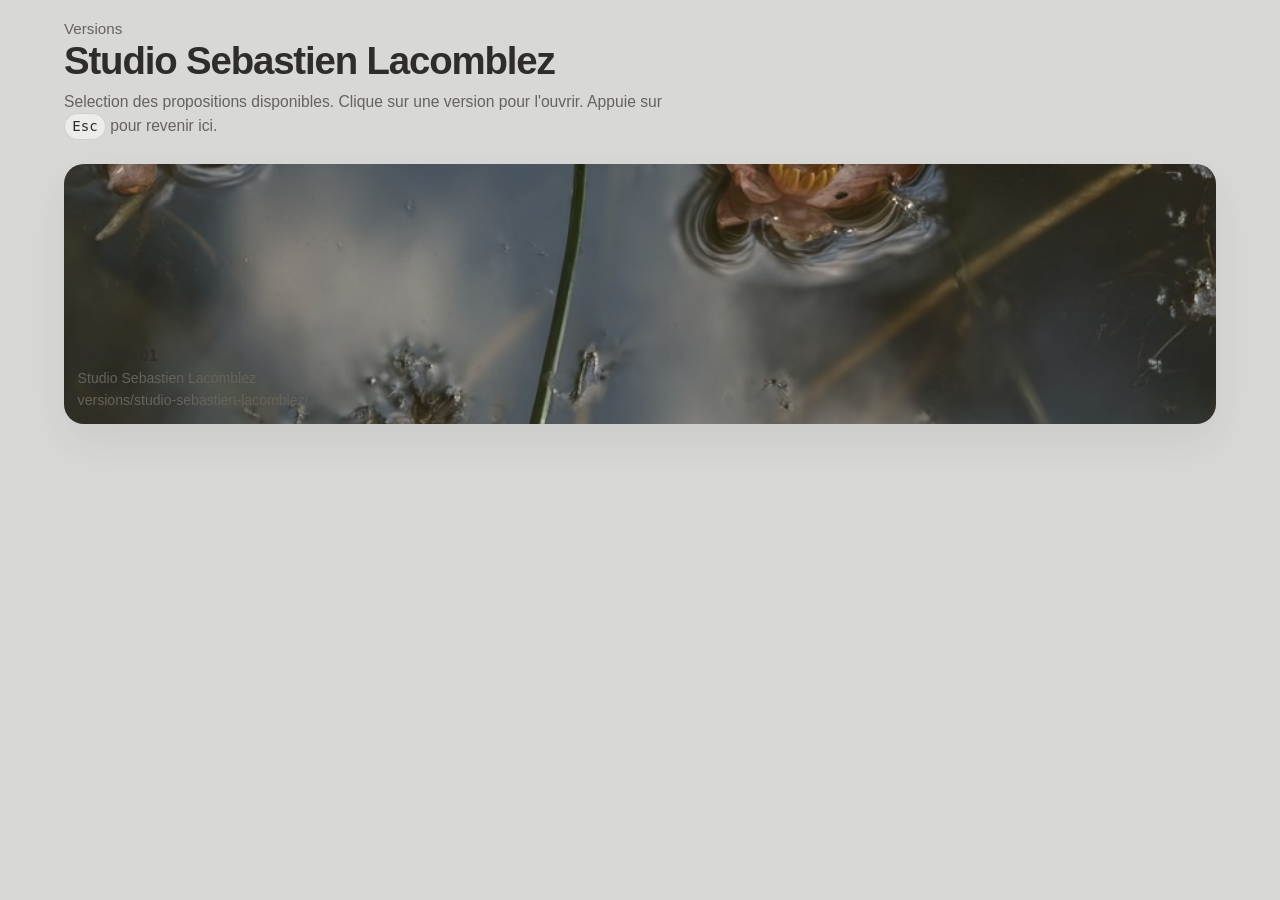
==== commit 2cf1702b: "Simplify viewer return control" ====
--- a/index.html
+++ b/index.html
@@ -49,15 +49,10 @@
     </main>
 
     <section class="site-viewer" aria-hidden="true" hidden>
-      <div class="site-viewer__bar">
-        <div class="site-viewer__meta">
-          <p class="site-viewer__label">Version ouverte</p>
-          <p class="site-viewer__name" data-viewer-name>Version 01</p>
-        </div>
-        <button class="site-viewer__close" type="button" aria-label="Fermer la version">
-          Retour
-        </button>
-      </div>
+      <button class="site-viewer__close" type="button" aria-label="Fermer la version">
+        <span data-viewer-name>V1</span>
+        <span>-- back</span>
+      </button>
       <iframe
         class="site-viewer__frame"
         title="Apercu de la version du site"
--- a/hub.css
+++ b/hub.css
@@ -151,48 +151,27 @@
   position: fixed;
   inset: 0;
   z-index: 100;
-  display: grid;
-  grid-template-rows: auto 1fr;
+  display: block;
   background: rgba(216, 216, 214, 0.96);
   backdrop-filter: blur(10px);
 }
 
-.site-viewer__bar {
-  display: flex;
+.site-viewer__close {
+  position: absolute;
+  top: 1rem;
+  right: 1rem;
+  z-index: 2;
+  display: inline-flex;
   align-items: center;
-  justify-content: space-between;
-  gap: 1rem;
-  padding: 0.85rem 1rem;
-  border-bottom: 1px solid var(--hub-border);
-  background: rgba(236, 236, 235, 0.92);
-}
-
-.site-viewer__label,
-.site-viewer__name {
-  margin: 0;
-}
-
-.site-viewer__label {
-  font-size: 0.78rem;
-  line-height: 1.2;
-  color: var(--hub-text-soft);
-  text-transform: uppercase;
-  letter-spacing: 0.08em;
-}
-
-.site-viewer__name {
-  font-size: 0.95rem;
-  line-height: 1.25;
-  font-weight: 700;
-}
-
-.site-viewer__close {
+  gap: 0.35rem;
   padding: 0.45rem 0.9rem;
   border: 1px solid var(--hub-border);
   border-radius: 999px;
-  background: rgba(255, 255, 255, 0.55);
+  background: rgba(255, 255, 255, 0.82);
   color: var(--hub-text);
   cursor: pointer;
+  box-shadow: 0 10px 24px rgba(47, 45, 42, 0.1);
+  backdrop-filter: blur(10px);
 }
 
 .site-viewer__frame {
@@ -214,8 +193,8 @@
   .site-card {
     grid-template-rows: 180px auto;
   }
-
-  .site-viewer__bar {
-    padding: 0.7rem 0.8rem;
-  }
-}
+  .site-viewer__close {
+    top: 0.75rem;
+    right: 0.75rem;
+  }
+}
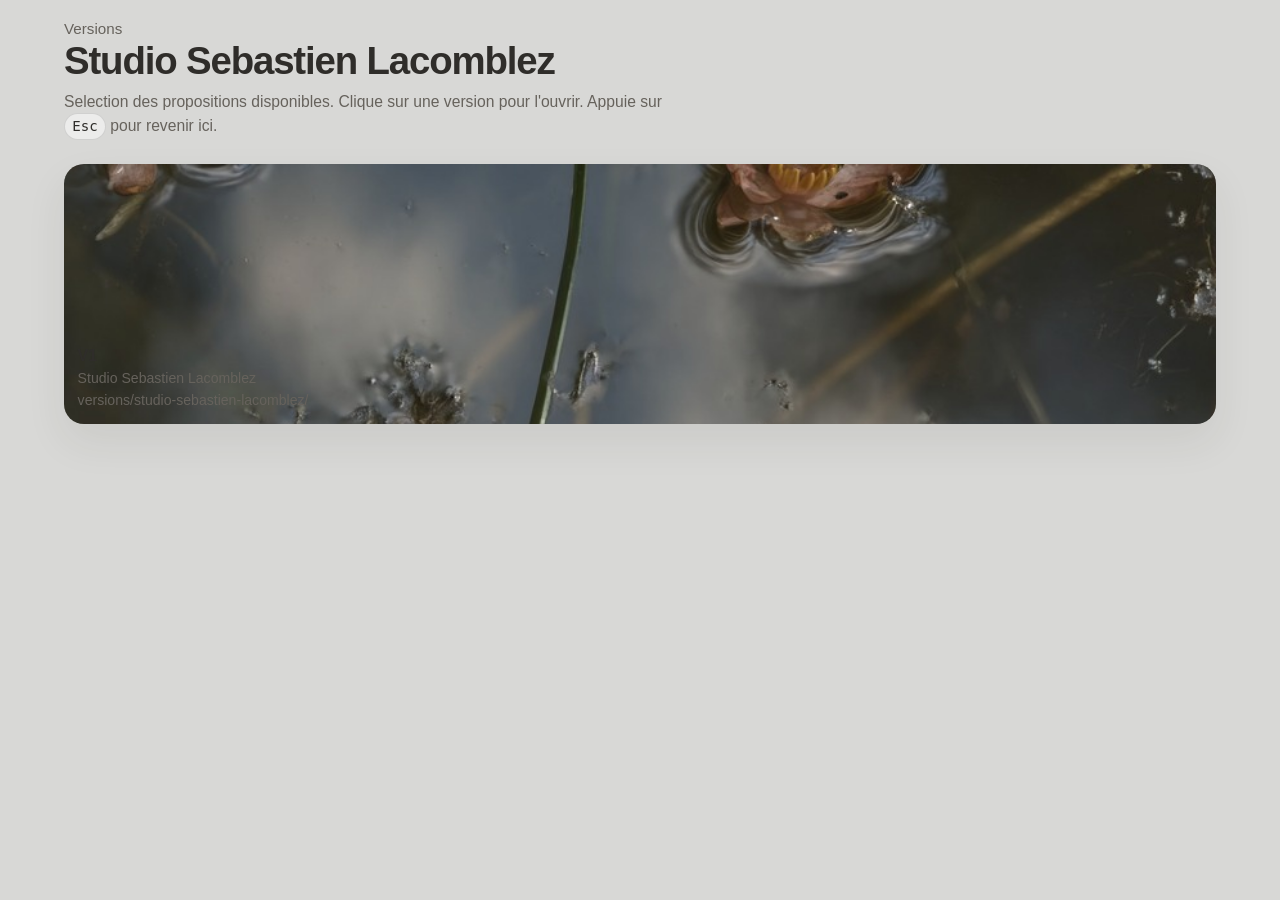
==== commit c26f3d8e: "Refine viewer button label and overlay layout" ====
--- a/index.html
+++ b/index.html
@@ -28,6 +28,7 @@
           type="button"
           data-site-id="studio-sebastien-lacomblez"
           data-site-url="versions/studio-sebastien-lacomblez/"
+          data-viewer-label="V1"
           aria-label="Ouvrir la version Studio Sebastien Lacomblez"
         >
           <span class="site-card__media">
@@ -40,7 +41,7 @@
             />
           </span>
           <span class="site-card__body">
-            <span class="site-card__title">Version 01</span>
+            <span class="site-card__title">V1</span>
             <span class="site-card__meta">Studio Sebastien Lacomblez</span>
             <span class="site-card__url">versions/studio-sebastien-lacomblez/</span>
           </span>
--- a/hub.css
+++ b/hub.css
@@ -152,8 +152,7 @@
   inset: 0;
   z-index: 100;
   display: block;
-  background: rgba(216, 216, 214, 0.96);
-  backdrop-filter: blur(10px);
+  overflow: hidden;
 }
 
 .site-viewer__close {
@@ -175,6 +174,8 @@
 }
 
 .site-viewer__frame {
+  position: absolute;
+  inset: 0;
   width: 100%;
   height: 100%;
   border: 0;
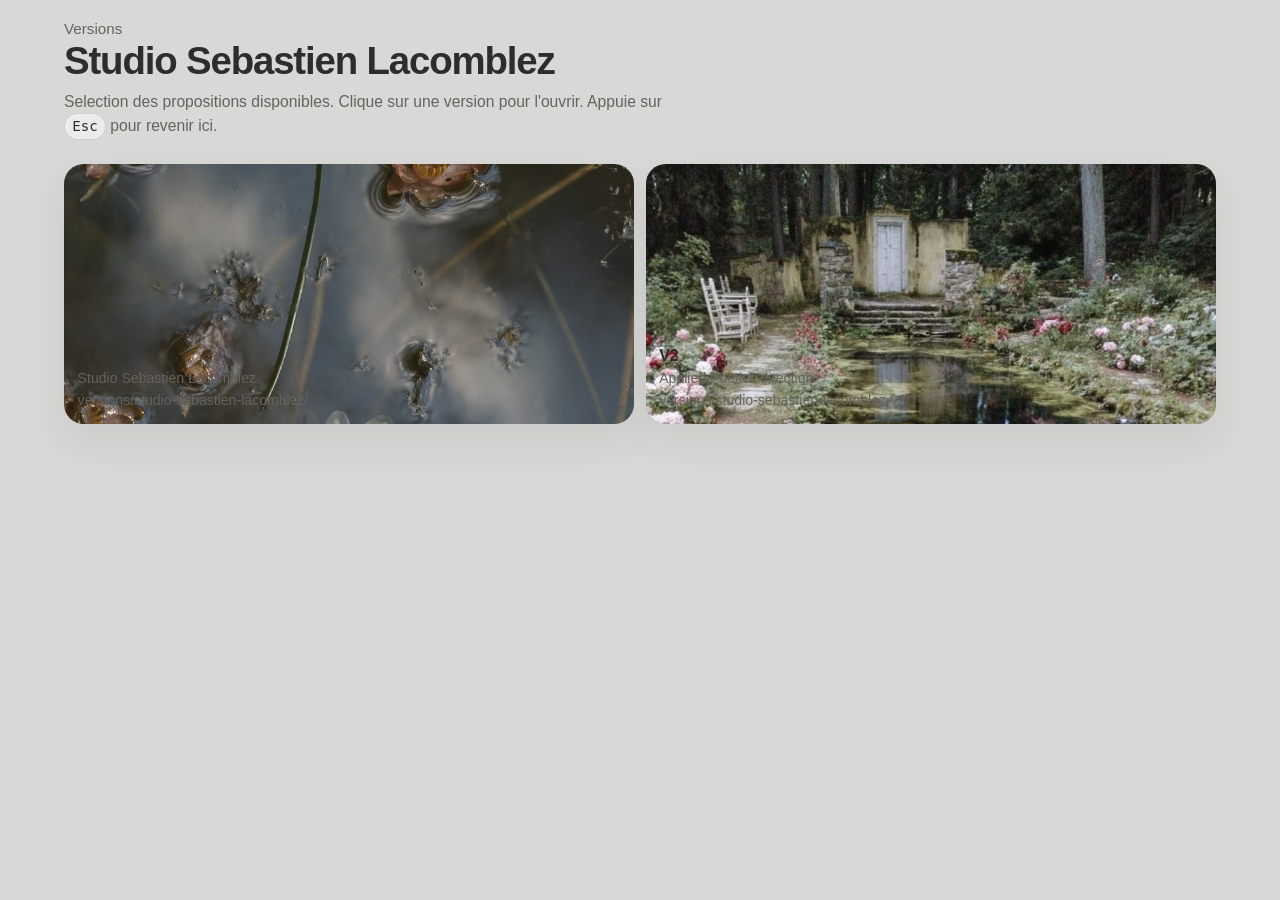
==== commit 01aba00c: "Add second proposal site version" ====
--- a/index.html
+++ b/index.html
@@ -46,6 +46,29 @@
             <span class="site-card__url">versions/studio-sebastien-lacomblez/</span>
           </span>
         </button>
+        <button
+          class="site-card"
+          type="button"
+          data-site-id="studio-sebastien-lacomblez-v2"
+          data-site-url="versions/studio-sebastien-lacomblez-v2/"
+          data-viewer-label="V2"
+          aria-label="Ouvrir la version 2 Studio Sebastien Lacomblez"
+        >
+          <span class="site-card__media">
+            <img
+              src="assets/v2-images/img-12.jpg"
+              alt=""
+              width="1200"
+              height="1600"
+              loading="eager"
+            />
+          </span>
+          <span class="site-card__body">
+            <span class="site-card__title">V2</span>
+            <span class="site-card__meta">Applied Poetics direction</span>
+            <span class="site-card__url">versions/studio-sebastien-lacomblez-v2/</span>
+          </span>
+        </button>
       </section>
     </main>
 
